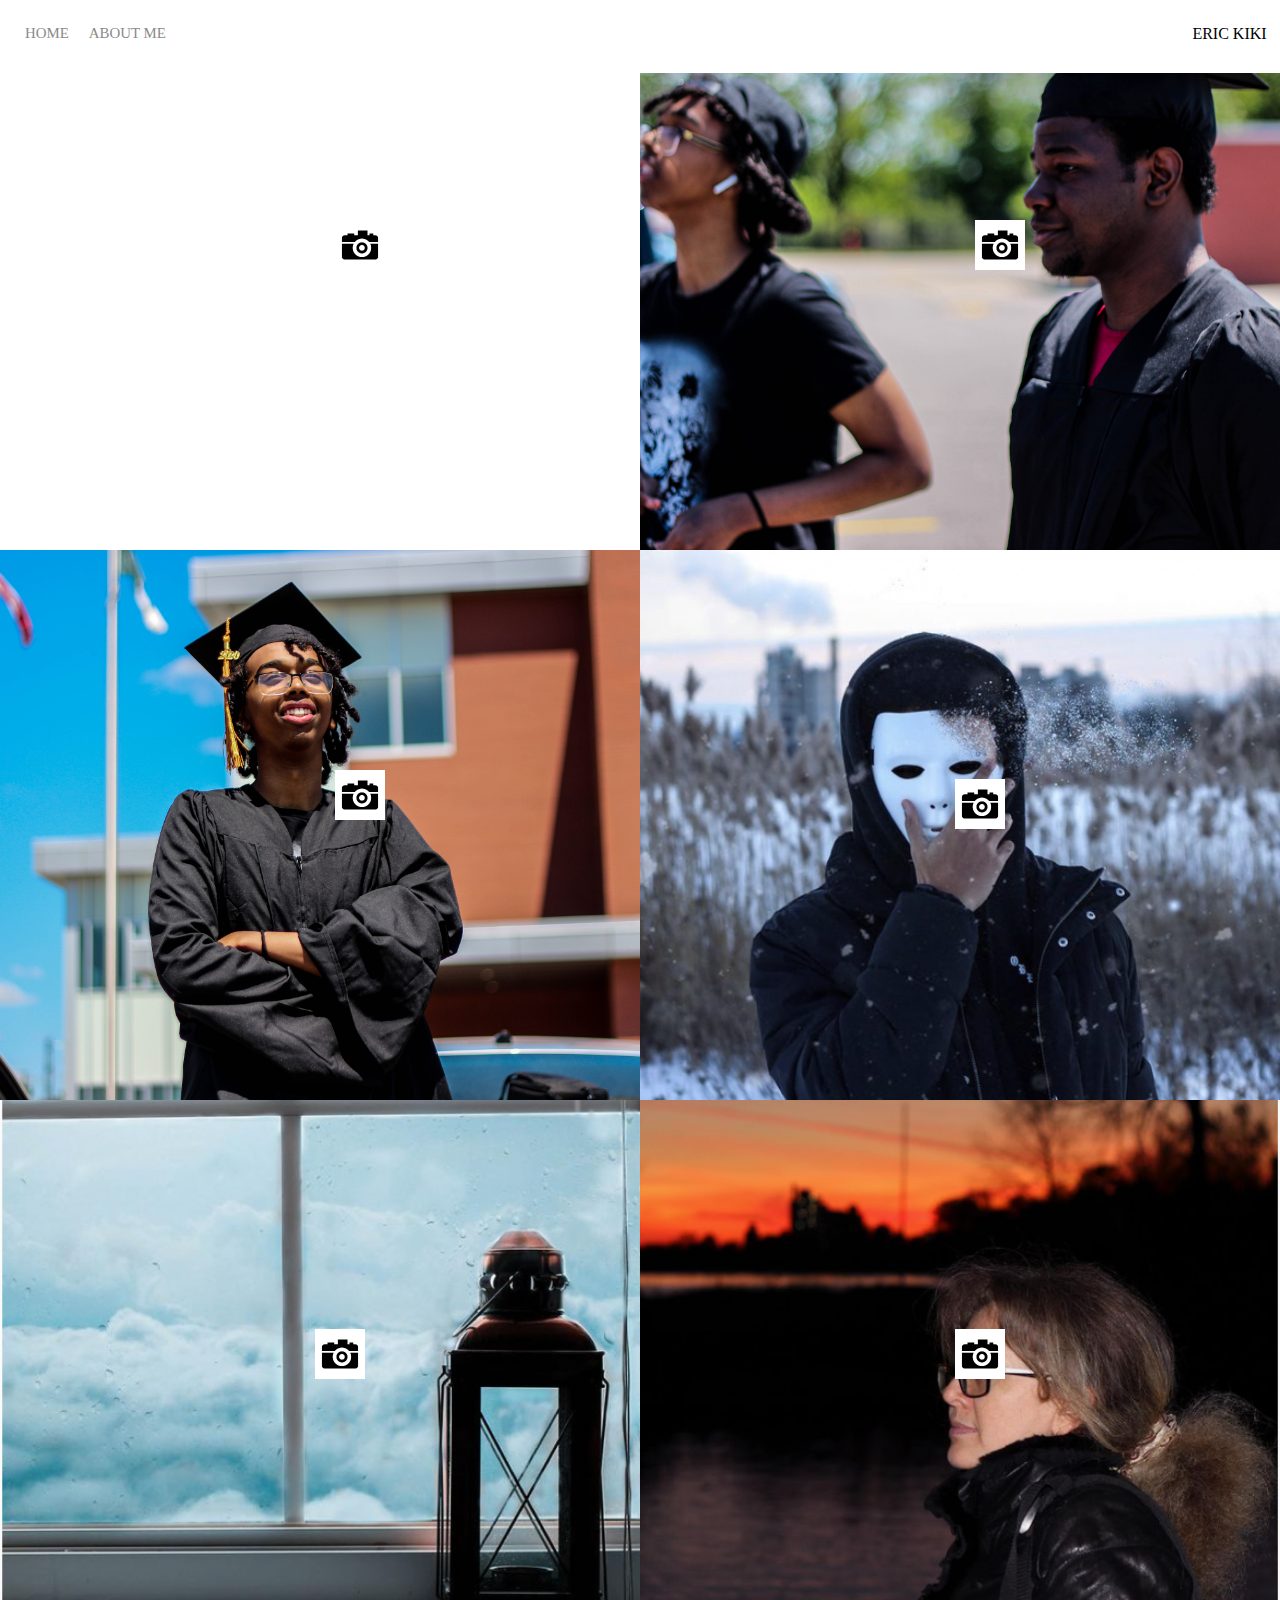
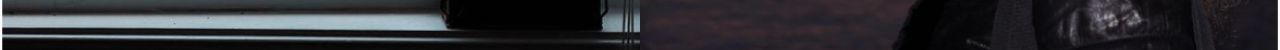
==== index.html @ f147cdad "Add files via upload" ====
<!DOCTYPE html>
<html>
 <head>
        <meta charset="utf-8" />
        <title>Home Page</title>
        <link rel="stylesheet" href="styles.css">
 </head>

<body>
  <div class="container">
      <div class="nav-wrapper">
            <div class="left-side">
                <div class="nav-link-wrapper">
                    <a href="index.html">Home</a>
                </div>
                <div class="nav-link-wrapper">
                    <a href="about.html">About Me</a>
                </div>    
            </div>

            <div class="right-side">
                <div class="brand">
                    <div>ERIC KIKI</div>
                </div>
            </div>
      </div>

      <div class="content-wrapper">
          <div class="portfolio-items-wrapper">
                
            <div class="portfolio-item-wrapper">
                <div class= "portfolio-img-background" style="background-image:url(images/IMG_4081.jpg)"></div>

                <div class="img-text-wrapper">
                    <div class="logo-wrapper">
                        <a target="_blank" href="https://www.instagram.com/imerickiki/"><img src="Images/Logos/png-clipart-logo-computer-icons-instagram-logo-miscellaneous-smile.png"></a>
                    </div>

                    <div class="subtitles">Part of graduation shoot taken on the 20th of June 2020.</div>
                </div>
            </div>
            <div class="portfolio-item-wrapper">
                <div class= "portfolio-img-background" style="background-image:url(Images/IMG_4092.jpg)"></div>

                <div class="img-text-wrapper">
                    <div class="logo-wrapper">
                        <img src="Images/Logos/png-clipart-logo-computer-icons-instagram-logo-miscellaneous-smile.png">
                    </div>

                    <div class="subtitles">Part of graduation shoot taken on the 20th of June 2020.</div>
                </div>
            </div>
            <div class="portfolio-item-wrapper">
                <div class= "portfolio-img-background" style="background-image:url(Images/IMG_4135.jpg)"></div>

                <div class="img-text-wrapper">
                    <div class="logo-wrapper">
                        <img src="Images/Logos/png-clipart-logo-computer-icons-instagram-logo-miscellaneous-smile.png">
                    </div>

                    <div class="subtitles">Part of graduation shoot taken on the 20th of June 2020.</div>
                </div>
            </div>
            <div class="portfolio-item-wrapper">
                <div class= "portfolio-img-background" style="background-image:url(Images/Screen\ Shot\ 2021-06-17\ at\ 8.00.26\ PM.png)"></div>

                <div class="img-text-wrapper">
                    <div class="logo-wrapper">
                        <img src="Images/Logos/png-clipart-logo-computer-icons-instagram-logo-miscellaneous-smile.png">
                    </div>

                    <div class="subtitles">Instagram photo taken and edited by Eric Kiki</div>
                </div>
            </div>
            <div class="portfolio-item-wrapper">
                <div class= "portfolio-img-background" style="background-image:url(Images/Screen\ Shot\ 2021-06-17\ at\ 8.00.44\ PM.png)"></div>

                <div class="img-text-wrapper">
                    <div class="logo-wrapper">
                        <img src="Images/Logos/png-clipart-logo-computer-icons-instagram-logo-miscellaneous-smile.png">
                    </div>

                    <div class="subtitles">Instagram photo taken and edited by Eric Kiki</div>
                </div>
            </div>
            <div class="portfolio-item-wrapper">
                <div class= "portfolio-img-background" style="background-image:url(Images/Screen\ Shot\ 2021-06-17\ at\ 8.00.58\ PM.png)"></div>

                <div class="img-text-wrapper">
                    <div class="logo-wrapper">
                        <img src="Images/Logos/png-clipart-logo-computer-icons-instagram-logo-miscellaneous-smile.png">
                    </div>

                    <div class="subtitles">Instagram photo taken and edited by Eric Kiki</div>
                </div>
            </div>
          </div>
      </div>
  </div>
 
</body>
<script>
    const portfolioItems = document.querySelectorAll('.portfolio-item-wrapper')

    portfolioItems.forEach(portfolioItem => {
        portfolioItem.addEventListener('mouseover',() => {
              console.log(portfolioItem.childNodes[1].classList)    
              portfolioItem.childNodes[1].classList.add('img-darken');


        })

        portfolioItem.addEventListener('mouseout',() => {
              portfolioItem.childNodes[1].classList.remove('img-darken');


        })
    })
</script>
</html>
---- styles.css ----
/* Master styles */
body{
    margin: 0px;
    
}

.container{
    display: grid;
grid-template-columns: 1fr;
}

/* Nav Styles */
.nav-wrapper{
    display: flex;
    justify-content: space-between;
    padding: 25px;
    position: fixed;
    width: 97%;
    z-index: 10;
    background-color: white;
    
}

.left-side{
    display: flex;
}

.nav-wrapper > .left-side > div {
    margin-right: 20px;
    font-size: 0.93em;
    text-transform:uppercase;

}   

.nav-link-wrapper{
    height: 22px;
    border-bottom: 1px solid transparent;
    transition: border-bottom 0.5s;
}

.nav-link-wrapper a {
    color: #8a8a8a;
    text-decoration: none;
    transition: color 0.5s;
    
}

.nav-link-wrapper:hover{
    border-bottom: 1px solid black;

}

.nav-link-wrapper a:hover{
    color: black;
}

/* Portfolio Styles */

.portfolio-items-wrapper {
    display: grid;
    grid-template-columns: 1fr 1fr;
    
}

.portfolio-item-wrapper{
    position: relative;
}

.portfolio-img-background{
    height: 550px;
    width: 100%;
    background-size: cover;
    background-position: center;
    background-repeat: no-repeat;
    
}

.img-text-wrapper{
    position:absolute;
    top: 0;
    left: 80px;
    display:flex;
    flex-direction: column;
    justify-content: center;
    align-items: center;
    height: 100%;
    text-align: center;
    padding-left: 100px;
    padding-right: 100px;
}

.logo-wrapper img{
    width: 50%;
    margin-bottom: 20px;

}


/* Needs to be more specific*/

.img-text-wrapper .subtitles {
    transition: 1s;
    font-weight: 600;
    color: transparent;
}

.img-text-wrapper:hover .subtitles {
    font-weight: 600;
    color: darkturquoise
    ;
  
    
}

.img-darken {
    transition: 1s;
    filter: brightness(10%);
}
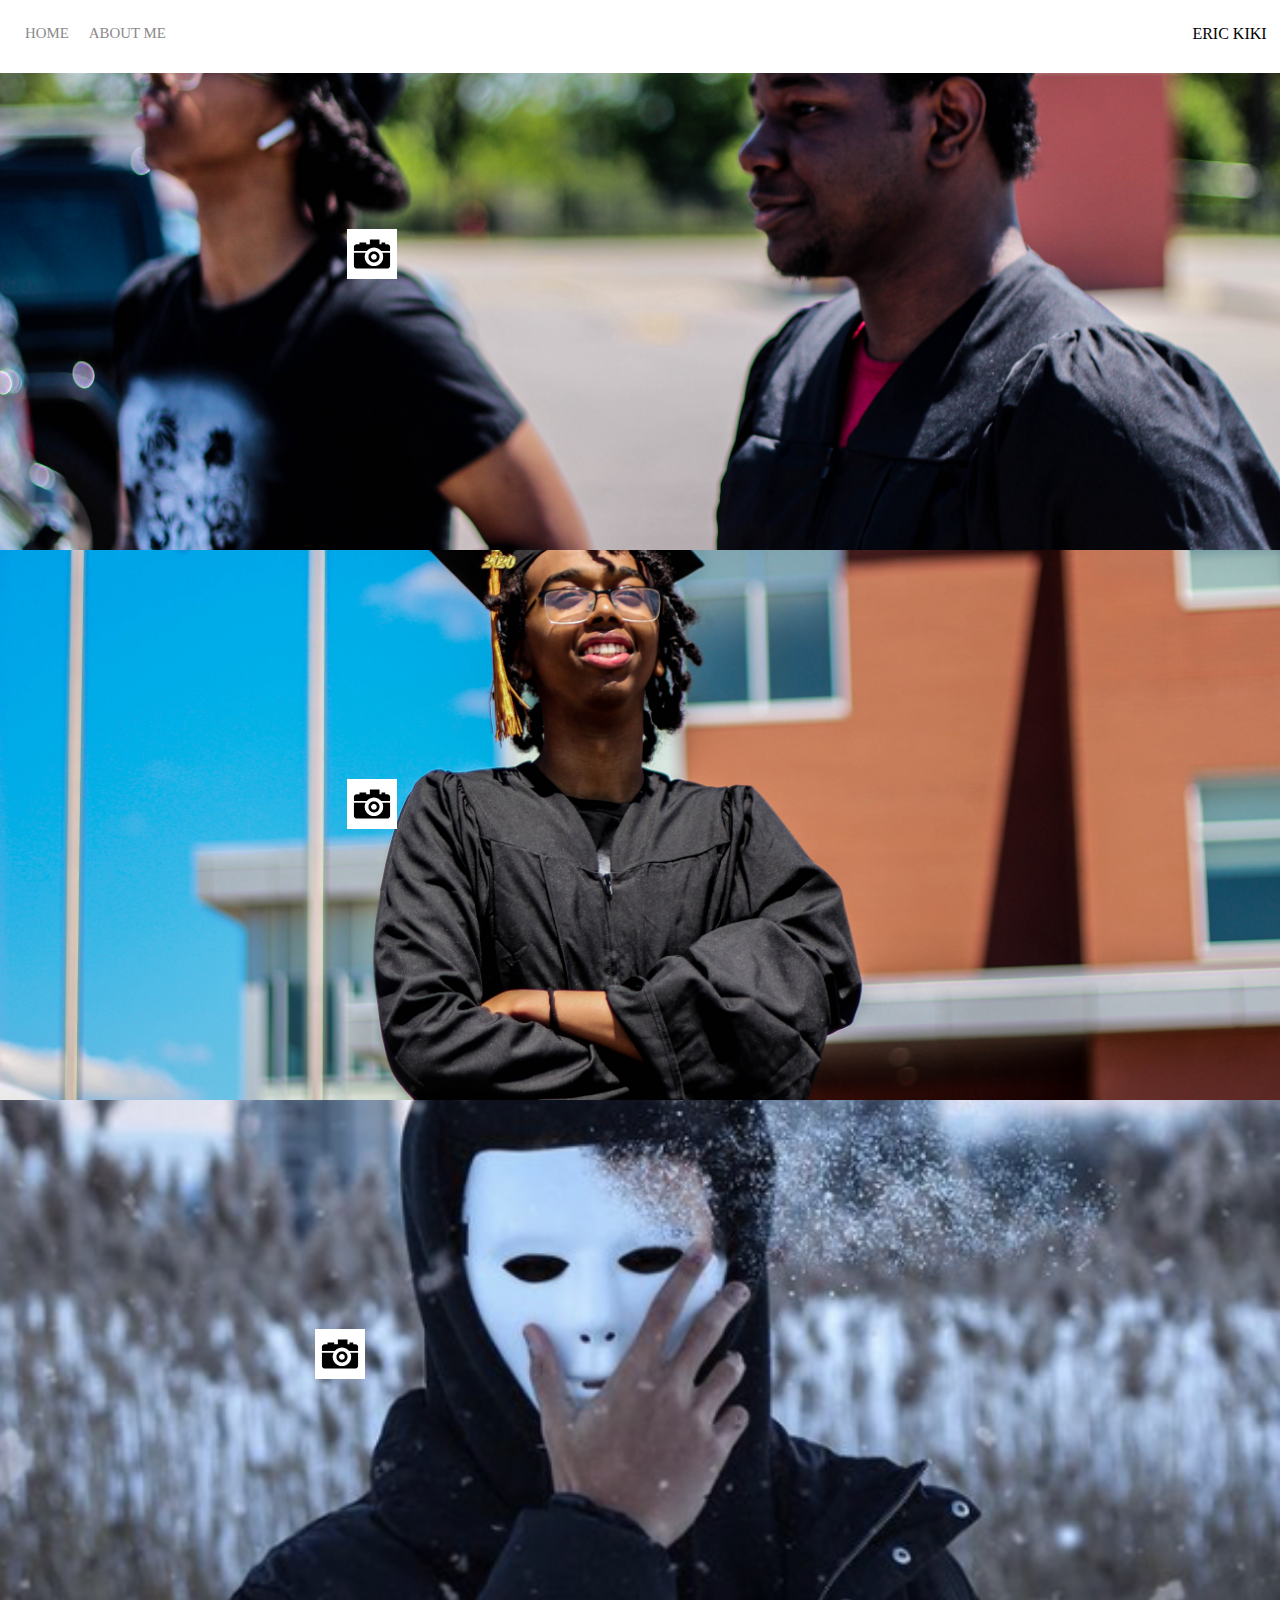
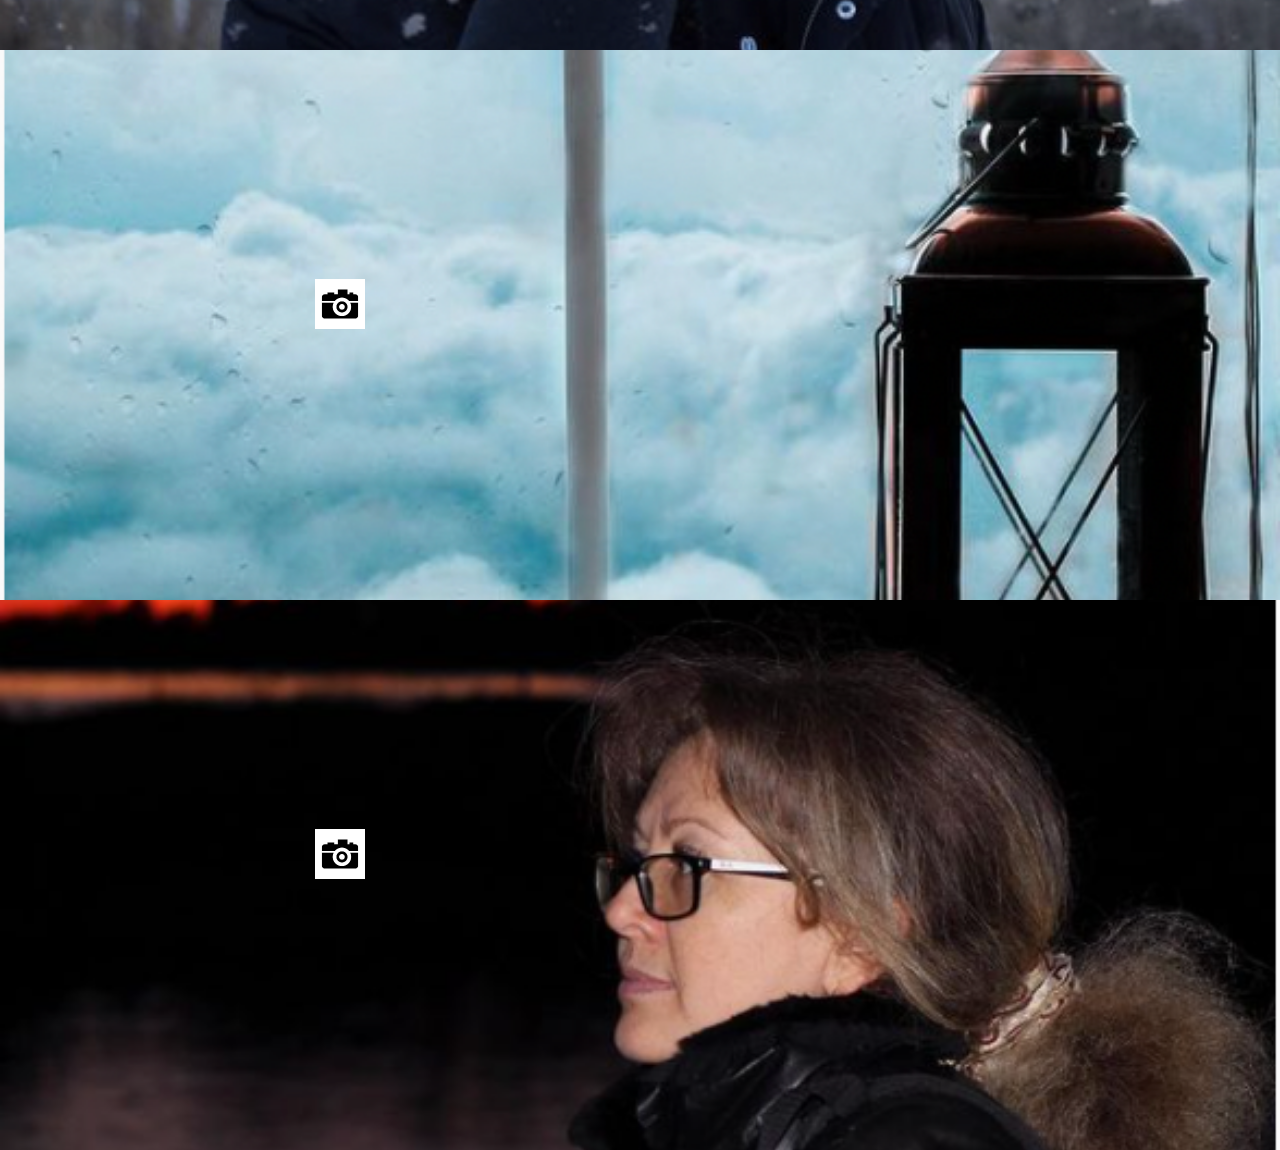
==== commit 4a51ffb0: "Update index.html" ====
--- a/index.html
+++ b/index.html
@@ -28,9 +28,8 @@
       <div class="content-wrapper">
           <div class="portfolio-items-wrapper">
                 
-            <div class="portfolio-item-wrapper">
+            <div class="portfolio-item-wrapper"
                 <div class= "portfolio-img-background" style="background-image:url(images/IMG_4081.jpg)"></div>
-
                 <div class="img-text-wrapper">
                     <div class="logo-wrapper">
                         <a target="_blank" href="https://www.instagram.com/imerickiki/"><img src="Images/Logos/png-clipart-logo-computer-icons-instagram-logo-miscellaneous-smile.png"></a>
@@ -117,4 +116,4 @@
         })
     })
 </script>
-</html>+</html>
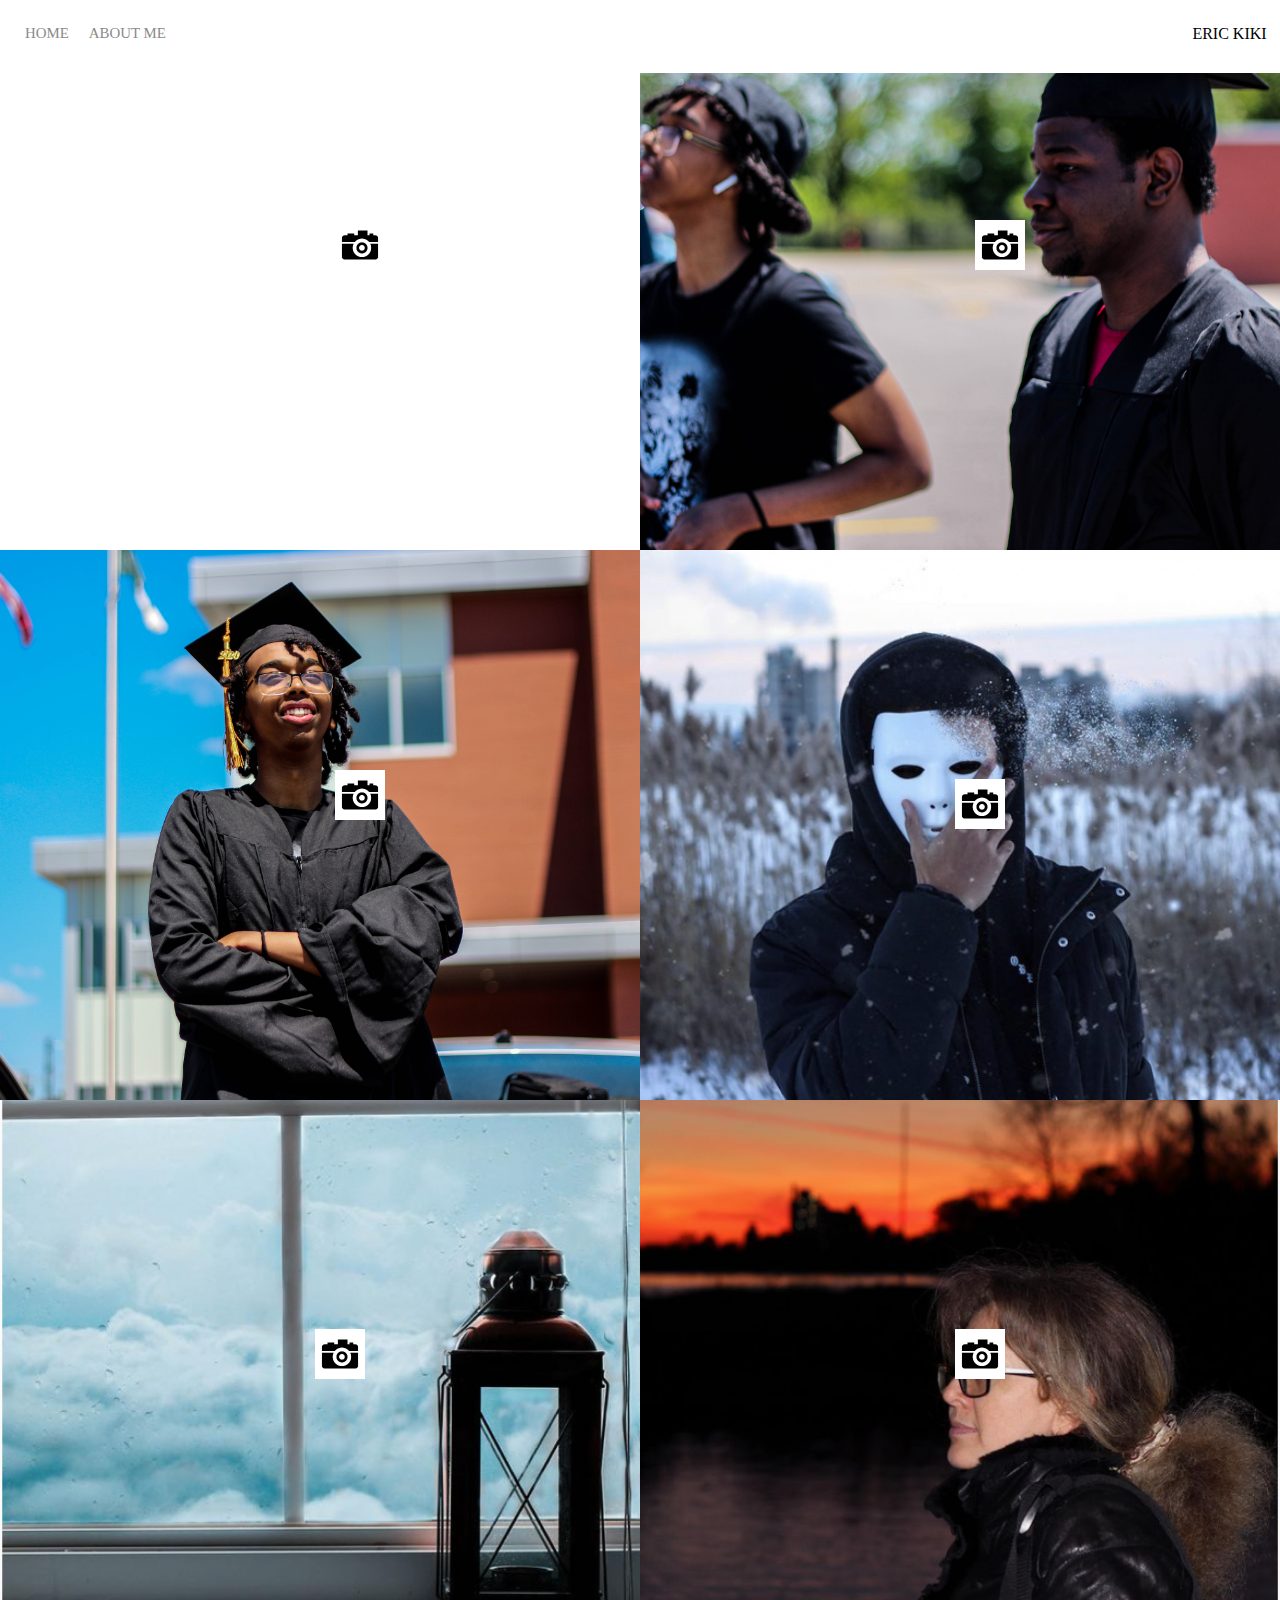
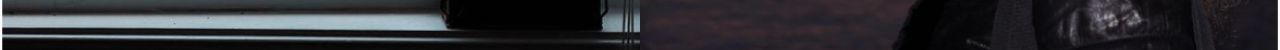
==== commit 32a636f4: "Add files via upload" ====
--- a/index.html
+++ b/index.html
@@ -28,8 +28,9 @@
       <div class="content-wrapper">
           <div class="portfolio-items-wrapper">
                 
-            <div class="portfolio-item-wrapper"
+            <div class="portfolio-item-wrapper">
                 <div class= "portfolio-img-background" style="background-image:url(images/IMG_4081.jpg)"></div>
+
                 <div class="img-text-wrapper">
                     <div class="logo-wrapper">
                         <a target="_blank" href="https://www.instagram.com/imerickiki/"><img src="Images/Logos/png-clipart-logo-computer-icons-instagram-logo-miscellaneous-smile.png"></a>
@@ -116,4 +117,4 @@
         })
     })
 </script>
-</html>
+</html>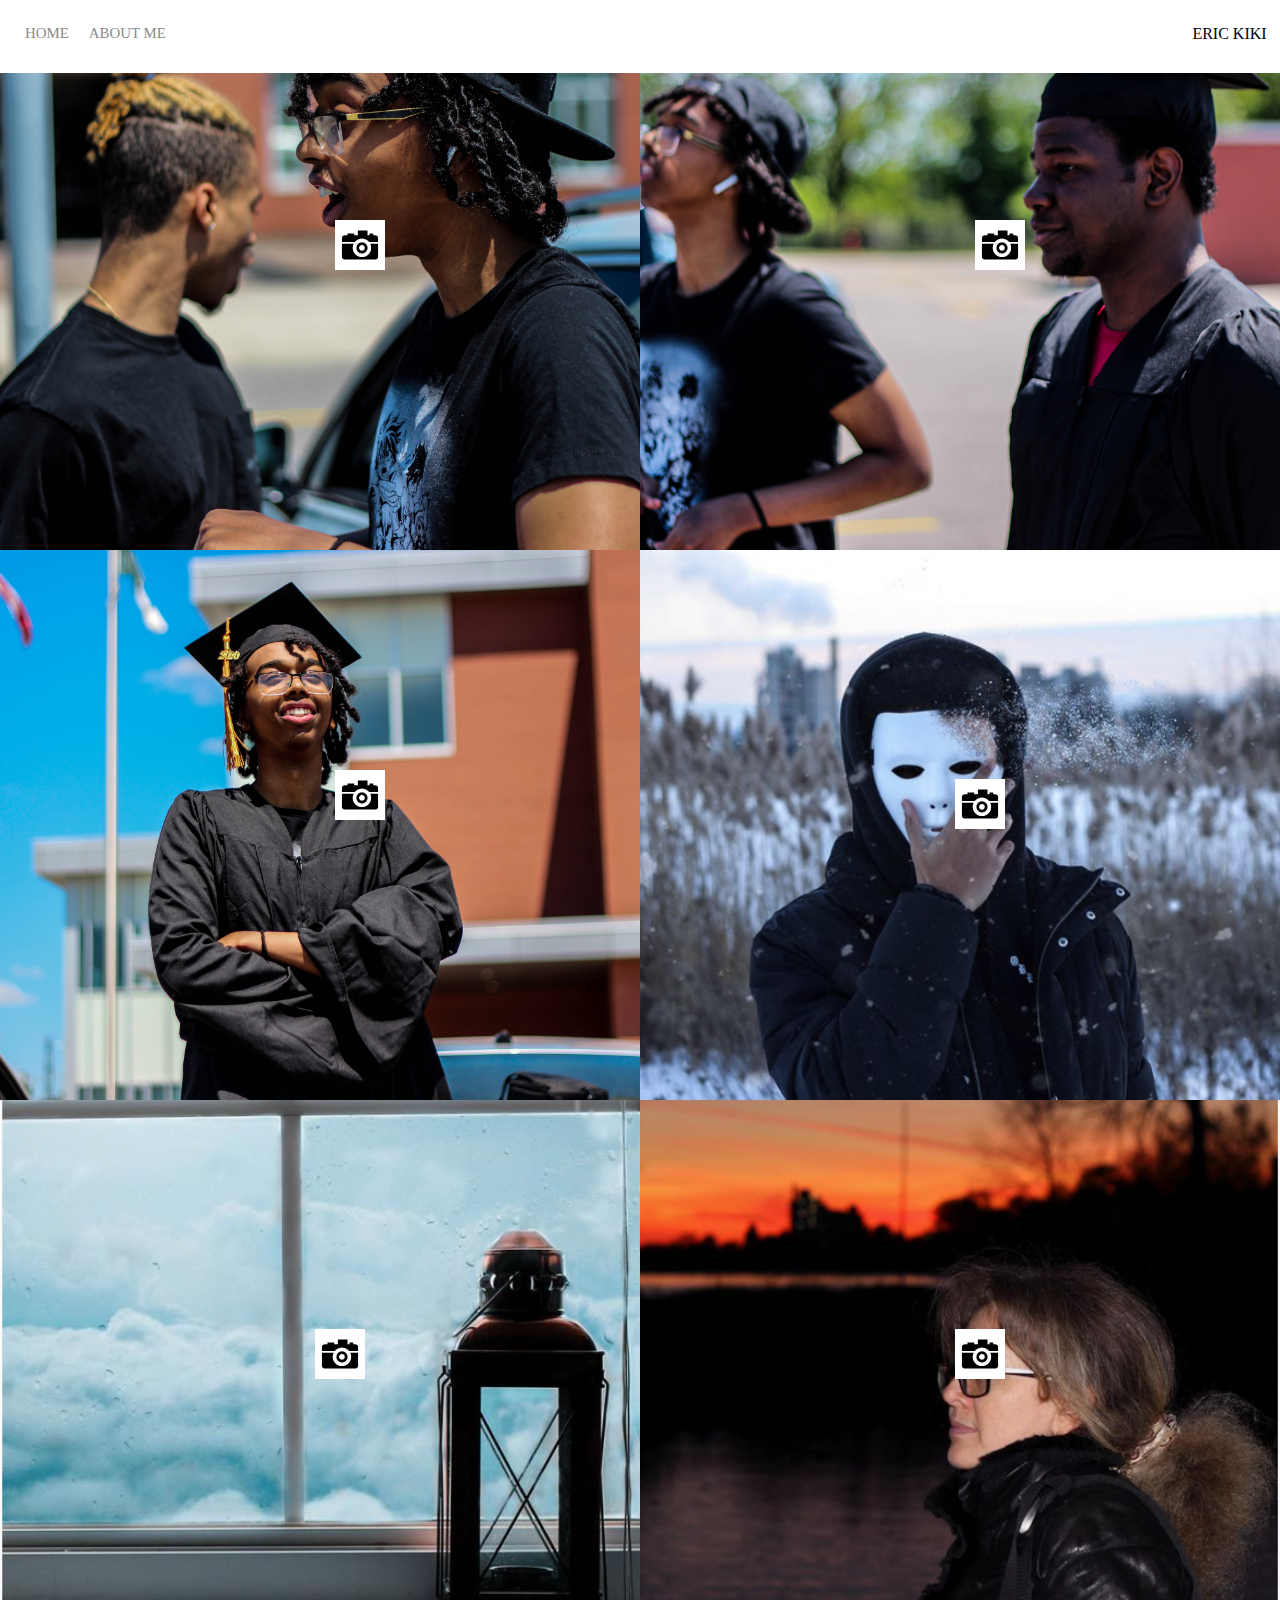
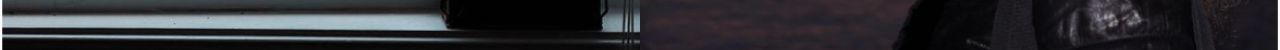
==== commit 042d8559: "Update index.html" ====
--- a/index.html
+++ b/index.html
@@ -29,7 +29,7 @@
           <div class="portfolio-items-wrapper">
                 
             <div class="portfolio-item-wrapper">
-                <div class= "portfolio-img-background" style="background-image:url(images/IMG_4081.jpg)"></div>
+                <div class= "portfolio-img-background" style="background-image:url(Images/IMG_4081.jpg)"></div>
 
                 <div class="img-text-wrapper">
                     <div class="logo-wrapper">
@@ -117,4 +117,4 @@
         })
     })
 </script>
-</html>+</html>
